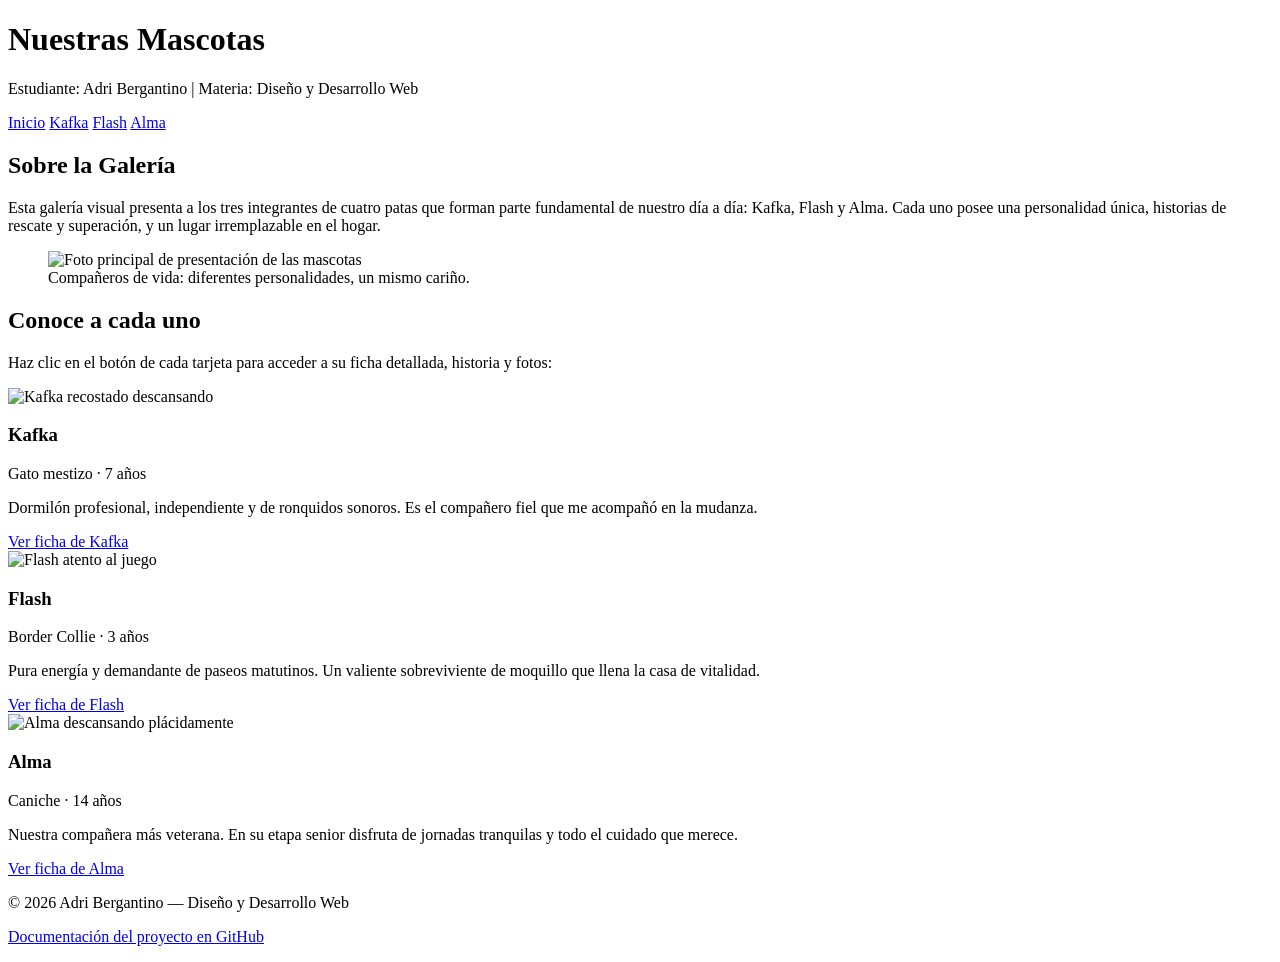
==== index.html @ 7b6f4537 "cambios en los .html" ====
<!DOCTYPE html>
<html lang="es">
<head>
    <meta charset="UTF-8">
    <meta name="viewport" content="width=device-width, initial-scale=1.0">
    <title>Nuestras Mascotas — Galería Visual</title>
    <link rel="stylesheet" href="css/style.css">
</head>
<body>

    <header>
        <h1>Nuestras Mascotas</h1>
        <p>Estudiante: Adri Bergantino | Materia: Diseño y Desarrollo Web</p>
        <nav>
            <a href="index.html" class="nav-link activo">Inicio</a>
            <a href="kafka.html" class="nav-link">Kafka</a>
            <a href="flash.html" class="nav-link">Flash</a>
            <a href="alma.html" class="nav-link">Alma</a>
        </nav>
    </header>

    <main>
        <section>
            <h2>Sobre la Galería</h2>
            <p>
                Esta galería visual presenta a los tres integrantes de cuatro patas que forman parte fundamental de nuestro día a día: Kafka, Flash y Alma. Cada uno posee una personalidad única, historias de rescate y superación, y un lugar irremplazable en el hogar.
            </p>

            <figure class="imagen-destacada">
                <img src="img/portada.jpg" alt="Foto principal de presentación de las mascotas">
                <figcaption>Compañeros de vida: diferentes personalidades, un mismo cariño.</figcaption>
            </figure>
        </section>

        <section>
            <h2>Conoce a cada uno</h2>
            <p>Haz clic en el botón de cada tarjeta para acceder a su ficha detallada, historia y fotos:</p>

            <div class="tarjetas-grid">
                <article class="tarjeta">
                    <img src="img/kafka-1.jpg" alt="Kafka recostado descansando">
                    <div class="tarjeta-cuerpo">
                        <h3>Kafka</h3>
                        <span class="subtitulo-tarjeta">Gato mestizo · 7 años</span>
                        <p>Dormilón profesional, independiente y de ronquidos sonoros. Es el compañero fiel que me acompañó en la mudanza.</p>
                        <a href="kafka.html" class="btn">Ver ficha de Kafka</a>
                    </div>
                </article>

                <article class="tarjeta">
                    <img src="img/flash-1.jpg" alt="Flash atento al juego">
                    <div class="tarjeta-cuerpo">
                        <h3>Flash</h3>
                        <span class="subtitulo-tarjeta">Border Collie · 3 años</span>
                        <p>Pura energía y demandante de paseos matutinos. Un valiente sobreviviente de moquillo que llena la casa de vitalidad.</p>
                        <a href="flash.html" class="btn">Ver ficha de Flash</a>
                    </div>
                </article>

                <article class="tarjeta">
                    <img src="img/alma-1.jpg" alt="Alma descansando plácidamente">
                    <div class="tarjeta-cuerpo">
                        <h3>Alma</h3>
                        <span class="subtitulo-tarjeta">Caniche · 14 años</span>
                        <p>Nuestra compañera más veterana. En su etapa senior disfruta de jornadas tranquilas y todo el cuidado que merece.</p>
                        <a href="alma.html" class="btn">Ver ficha de Alma</a>
                    </div>
                </article>
            </div>
        </section>
    </main>

    <footer>
        <p>&copy; 2026 Adri Bergantino — Diseño y Desarrollo Web</p>
        <p><a href="https://github.com/adri-bergantino/Desarrollo-Web---2c-2026/blob/main/README.md" target="_blank">Documentación del proyecto en GitHub</a></p>
    </footer>

</body>
</html>
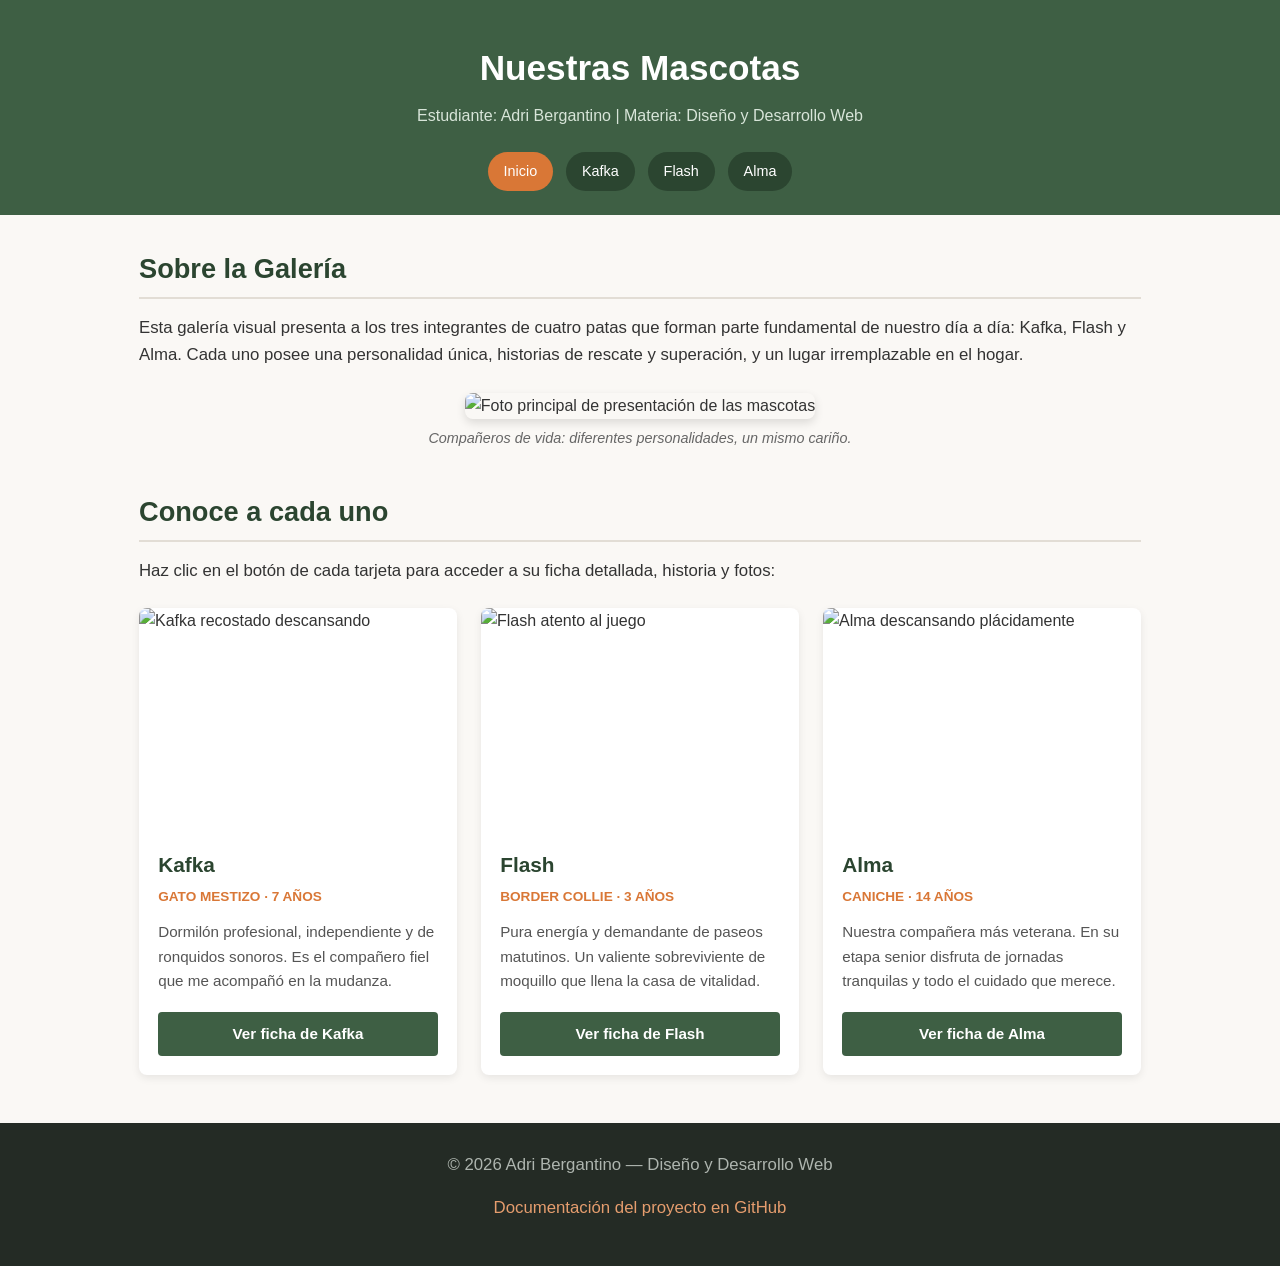
==== commit 3288fadd: "fuerzo actualizacion css en el index" ====
--- a/index.html
+++ b/index.html
@@ -4,7 +4,7 @@
     <meta charset="UTF-8">
     <meta name="viewport" content="width=device-width, initial-scale=1.0">
     <title>Nuestras Mascotas — Galería Visual</title>
-    <link rel="stylesheet" href="css/style.css">
+    <link rel="stylesheet" href="css/style.css?v=1">
 </head>
 <body>
 
--- a/css/style.css
+++ b/css/style.css
@@ -0,0 +1,247 @@
+* {
+    margin: 0;
+    padding: 0;
+    box-sizing: border-box;
+}
+
+body {
+    font-family: 'Segoe UI', Tahoma, Geneva, Verdana, sans-serif;
+    line-height: 1.6;
+    color: #333333;
+    background-color: #faf8f5;
+}
+
+header {
+    background-color: #3e5f44;
+    color: #ffffff;
+    padding: 2.5rem 1rem 1.5rem;
+    text-align: center;
+}
+
+header h1 {
+    font-size: 2.2rem;
+    margin-bottom: 0.4rem;
+}
+
+header p {
+    font-size: 1rem;
+    color: #d8e5d9;
+    margin-bottom: 1.5rem;
+}
+
+nav {
+    display: flex;
+    justify-content: center;
+    flex-wrap: wrap;
+    gap: 0.8rem;
+}
+
+.nav-link {
+    background-color: #2b4530;
+    color: #ffffff;
+    text-decoration: none;
+    padding: 0.5rem 1rem;
+    border-radius: 20px;
+    font-size: 0.9rem;
+    font-weight: 500;
+    transition: background-color 0.2s ease;
+}
+
+.nav-link:hover,
+.nav-link.activo {
+    background-color: #d97736;
+}
+
+main {
+    max-width: 1050px;
+    margin: 2rem auto;
+    padding: 0 1.5rem;
+}
+
+section {
+    margin-bottom: 2.5rem;
+}
+
+h2 {
+    font-size: 1.7rem;
+    color: #2b4530;
+    margin-bottom: 1rem;
+    border-bottom: 2px solid #e2ddd5;
+    padding-bottom: 0.4rem;
+}
+
+p {
+    margin-bottom: 1rem;
+    font-size: 1.05rem;
+}
+
+.imagen-destacada {
+    text-align: center;
+    margin: 1.5rem 0;
+}
+
+.imagen-destacada img {
+    max-width: 100%;
+    height: auto;
+    max-height: 480px;
+    object-fit: cover;
+    border-radius: 8px;
+    box-shadow: 0 4px 10px rgba(0, 0, 0, 0.12);
+}
+
+.imagen-destacada figcaption {
+    font-size: 0.9rem;
+    color: #666666;
+    margin-top: 0.5rem;
+    font-style: italic;
+}
+
+.tarjetas-grid {
+    display: flex;
+    flex-wrap: wrap;
+    gap: 1.5rem;
+    justify-content: center;
+    margin-top: 1.5rem;
+}
+
+.tarjeta {
+    background-color: #ffffff;
+    border-radius: 8px;
+    overflow: hidden;
+    box-shadow: 0 3px 8px rgba(0, 0, 0, 0.08);
+    flex: 1 1 280px;
+    max-width: 320px;
+    display: flex;
+    flex-direction: column;
+    transition: transform 0.2s ease, box-shadow 0.2s ease;
+}
+
+.tarjeta:hover {
+    transform: translateY(-4px);
+    box-shadow: 0 6px 14px rgba(0, 0, 0, 0.12);
+}
+
+.tarjeta img {
+    width: 100%;
+    height: 220px;
+    object-fit: cover;
+}
+
+.tarjeta-cuerpo {
+    padding: 1.2rem;
+    display: flex;
+    flex-direction: column;
+    flex-grow: 1;
+}
+
+.tarjeta-cuerpo h3 {
+    font-size: 1.3rem;
+    color: #2b4530;
+    margin-bottom: 0.3rem;
+}
+
+.subtitulo-tarjeta {
+    font-size: 0.85rem;
+    color: #d97736;
+    font-weight: bold;
+    text-transform: uppercase;
+    margin-bottom: 0.8rem;
+}
+
+.tarjeta-cuerpo p {
+    font-size: 0.95rem;
+    color: #555555;
+    flex-grow: 1;
+    margin-bottom: 1.2rem;
+}
+
+.btn {
+    display: inline-block;
+    background-color: #3e5f44;
+    color: #ffffff;
+    text-decoration: none;
+    padding: 0.6rem 1.2rem;
+    border-radius: 4px;
+    text-align: center;
+    font-weight: 600;
+    font-size: 0.95rem;
+    transition: background-color 0.2s ease;
+}
+
+.btn:hover {
+    background-color: #d97736;
+}
+
+.btn-volver {
+    background-color: #59615a;
+    margin-top: 1.5rem;
+}
+
+.btn-volver:hover {
+    background-color: #333834;
+}
+
+.detalle-mascota {
+    background-color: #ffffff;
+    padding: 2rem;
+    border-radius: 8px;
+    box-shadow: 0 3px 10px rgba(0, 0, 0, 0.08);
+}
+
+.ficha-tecnica {
+    list-style: none;
+    background-color: #f1eee7;
+    padding: 1.2rem 1.5rem;
+    border-radius: 6px;
+    margin: 1.5rem 0;
+    border-left: 4px solid #3e5f44;
+}
+
+.ficha-tecnica li {
+    margin-bottom: 0.5rem;
+    font-size: 1rem;
+}
+
+.galeria-fotos {
+    display: flex;
+    flex-wrap: wrap;
+    gap: 1rem;
+    margin: 1.5rem 0;
+}
+
+.galeria-fotos figure {
+    flex: 1 1 280px;
+}
+
+.galeria-fotos img {
+    width: 100%;
+    height: 260px;
+    object-fit: cover;
+    border-radius: 6px;
+    box-shadow: 0 2px 6px rgba(0, 0, 0, 0.1);
+}
+
+.galeria-fotos figcaption {
+    font-size: 0.85rem;
+    color: #666666;
+    margin-top: 0.3rem;
+    text-align: center;
+}
+
+footer {
+    background-color: #242b25;
+    color: #aeb5af;
+    text-align: center;
+    padding: 1.8rem 1rem;
+    margin-top: 3rem;
+    font-size: 0.9rem;
+}
+
+footer a {
+    color: #e59d6e;
+    text-decoration: none;
+}
+
+footer a:hover {
+    text-decoration: underline;
+}
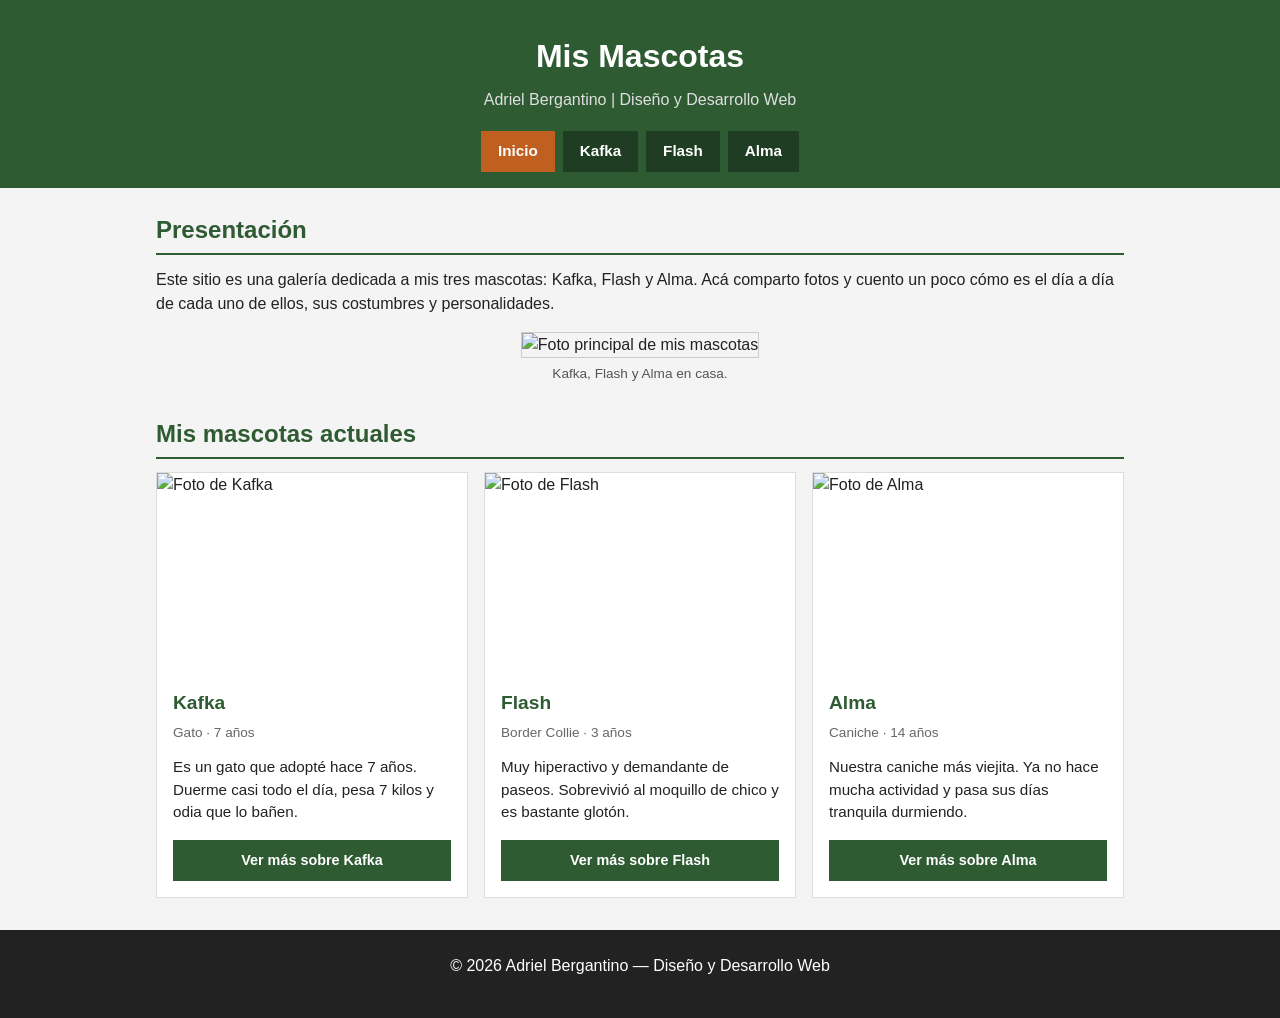
==== commit f111fb18: "Cambios en la redaccion y css" ====
--- a/index.html
+++ b/index.html
@@ -3,14 +3,14 @@
 <head>
     <meta charset="UTF-8">
     <meta name="viewport" content="width=device-width, initial-scale=1.0">
-    <title>Nuestras Mascotas — Galería Visual</title>
-    <link rel="stylesheet" href="css/style.css?v=1">
+    <title>Mis Mascotas — Inicio</title>
+    <link rel="stylesheet" href="css/style.css?v=2">
 </head>
 <body>
 
     <header>
-        <h1>Nuestras Mascotas</h1>
-        <p>Estudiante: Adri Bergantino | Materia: Diseño y Desarrollo Web</p>
+        <h1>Mis Mascotas</h1>
+        <p>Adriel Bergantino | Diseño y Desarrollo Web</p>
         <nav>
             <a href="index.html" class="nav-link activo">Inicio</a>
             <a href="kafka.html" class="nav-link">Kafka</a>
@@ -21,49 +21,47 @@
 
     <main>
         <section>
-            <h2>Sobre la Galería</h2>
+            <h2>Presentación</h2>
             <p>
-                Esta galería visual presenta a los tres integrantes de cuatro patas que forman parte fundamental de nuestro día a día: Kafka, Flash y Alma. Cada uno posee una personalidad única, historias de rescate y superación, y un lugar irremplazable en el hogar.
+                Este sitio es una galería dedicada a mis tres mascotas: Kafka, Flash y Alma. Acá comparto fotos y cuento un poco cómo es el día a día de cada uno de ellos, sus costumbres y personalidades.
             </p>
 
-            <figure class="imagen-destacada">
-                <img src="img/portada.jpg" alt="Foto principal de presentación de las mascotas">
-                <figcaption>Compañeros de vida: diferentes personalidades, un mismo cariño.</figcaption>
+            <figure class="imagen-principal">
+                <img src="img/portada.jpg" alt="Foto principal de mis mascotas">
+                <figcaption>Kafka, Flash y Alma en casa.</figcaption>
             </figure>
         </section>
 
         <section>
-            <h2>Conoce a cada uno</h2>
-            <p>Haz clic en el botón de cada tarjeta para acceder a su ficha detallada, historia y fotos:</p>
-
-            <div class="tarjetas-grid">
+            <h2>Mis mascotas actuales</h2>
+            <div class="galeria-tarjetas">
                 <article class="tarjeta">
-                    <img src="img/kafka-1.jpg" alt="Kafka recostado descansando">
-                    <div class="tarjeta-cuerpo">
+                    <img src="img/kafka-1.jpg" alt="Foto de Kafka">
+                    <div class="tarjeta-info">
                         <h3>Kafka</h3>
-                        <span class="subtitulo-tarjeta">Gato mestizo · 7 años</span>
-                        <p>Dormilón profesional, independiente y de ronquidos sonoros. Es el compañero fiel que me acompañó en la mudanza.</p>
-                        <a href="kafka.html" class="btn">Ver ficha de Kafka</a>
+                        <span class="tarjeta-subtitulo">Gato · 7 años</span>
+                        <p>Es un gato que adopté hace 7 años. Duerme casi todo el día, pesa 7 kilos y odia que lo bañen.</p>
+                        <a href="kafka.html" class="btn">Ver más sobre Kafka</a>
                     </div>
                 </article>
 
                 <article class="tarjeta">
-                    <img src="img/flash-1.jpg" alt="Flash atento al juego">
-                    <div class="tarjeta-cuerpo">
+                    <img src="img/flash-1.jpg" alt="Foto de Flash">
+                    <div class="tarjeta-info">
                         <h3>Flash</h3>
-                        <span class="subtitulo-tarjeta">Border Collie · 3 años</span>
-                        <p>Pura energía y demandante de paseos matutinos. Un valiente sobreviviente de moquillo que llena la casa de vitalidad.</p>
-                        <a href="flash.html" class="btn">Ver ficha de Flash</a>
+                        <span class="tarjeta-subtitulo">Border Collie · 3 años</span>
+                        <p>Muy hiperactivo y demandante de paseos. Sobrevivió al moquillo de chico y es bastante glotón.</p>
+                        <a href="flash.html" class="btn">Ver más sobre Flash</a>
                     </div>
                 </article>
 
                 <article class="tarjeta">
-                    <img src="img/alma-1.jpg" alt="Alma descansando plácidamente">
-                    <div class="tarjeta-cuerpo">
+                    <img src="img/alma-1.jpg" alt="Foto de Alma">
+                    <div class="tarjeta-info">
                         <h3>Alma</h3>
-                        <span class="subtitulo-tarjeta">Caniche · 14 años</span>
-                        <p>Nuestra compañera más veterana. En su etapa senior disfruta de jornadas tranquilas y todo el cuidado que merece.</p>
-                        <a href="alma.html" class="btn">Ver ficha de Alma</a>
+                        <span class="tarjeta-subtitulo">Caniche · 14 años</span>
+                        <p>Nuestra caniche más viejita. Ya no hace mucha actividad y pasa sus días tranquila durmiendo.</p>
+                        <a href="alma.html" class="btn">Ver más sobre Alma</a>
                     </div>
                 </article>
             </div>
@@ -71,8 +69,7 @@
     </main>
 
     <footer>
-        <p>&copy; 2026 Adri Bergantino — Diseño y Desarrollo Web</p>
-        <p><a href="https://github.com/adri-bergantino/Desarrollo-Web---2c-2026/blob/main/README.md" target="_blank">Documentación del proyecto en GitHub</a></p>
+        <p>&copy; 2026 Adriel Bergantino — Diseño y Desarrollo Web</p>
     </footer>
 
 </body>
--- a/css/style.css
+++ b/css/style.css
@@ -5,243 +5,233 @@
 }
 
 body {
-    font-family: 'Segoe UI', Tahoma, Geneva, Verdana, sans-serif;
-    line-height: 1.6;
-    color: #333333;
-    background-color: #faf8f5;
+    font-family: Arial, Helvetica, sans-serif;
+    line-height: 1.5;
+    color: #222222;
+    background-color: #f4f4f4;
 }
 
 header {
-    background-color: #3e5f44;
-    color: #ffffff;
-    padding: 2.5rem 1rem 1.5rem;
+    background-color: #2e5b32;
+    color: #ffffff;
+    padding: 2rem 1rem 1rem;
     text-align: center;
 }
 
 header h1 {
-    font-size: 2.2rem;
-    margin-bottom: 0.4rem;
+    font-size: 2rem;
+    margin-bottom: 0.5rem;
 }
 
 header p {
     font-size: 1rem;
-    color: #d8e5d9;
-    margin-bottom: 1.5rem;
+    color: #e0e0e0;
+    margin-bottom: 1.2rem;
 }
 
 nav {
     display: flex;
     justify-content: center;
+    gap: 0.5rem;
     flex-wrap: wrap;
-    gap: 0.8rem;
 }
 
 .nav-link {
-    background-color: #2b4530;
+    background-color: #1f3d22;
     color: #ffffff;
     text-decoration: none;
     padding: 0.5rem 1rem;
-    border-radius: 20px;
-    font-size: 0.9rem;
-    font-weight: 500;
-    transition: background-color 0.2s ease;
-}
-
-.nav-link:hover,
+    border-radius: 0;
+    font-size: 0.95rem;
+    font-weight: bold;
+    border: 1px solid #1f3d22;
+}
+
+.nav-link:hover {
+    background-color: #c06020;
+    border-color: #c06020;
+}
+
 .nav-link.activo {
-    background-color: #d97736;
+    background-color: #c06020;
+    border-color: #c06020;
 }
 
 main {
-    max-width: 1050px;
-    margin: 2rem auto;
-    padding: 0 1.5rem;
+    max-width: 1000px;
+    margin: 1.5rem auto;
+    padding: 0 1rem;
 }
 
 section {
-    margin-bottom: 2.5rem;
+    margin-bottom: 2rem;
 }
 
 h2 {
-    font-size: 1.7rem;
-    color: #2b4530;
-    margin-bottom: 1rem;
-    border-bottom: 2px solid #e2ddd5;
-    padding-bottom: 0.4rem;
+    font-size: 1.5rem;
+    color: #2e5b32;
+    margin-bottom: 0.8rem;
+    border-bottom: 2px solid #2e5b32;
+    padding-bottom: 0.3rem;
 }
 
 p {
     margin-bottom: 1rem;
-    font-size: 1.05rem;
-}
-
-.imagen-destacada {
-    text-align: center;
-    margin: 1.5rem 0;
-}
-
-.imagen-destacada img {
+    font-size: 1rem;
+}
+
+.imagen-principal {
+    text-align: center;
+    margin: 1rem 0;
+}
+
+.imagen-principal img {
     max-width: 100%;
     height: auto;
-    max-height: 480px;
-    object-fit: cover;
-    border-radius: 8px;
-    box-shadow: 0 4px 10px rgba(0, 0, 0, 0.12);
-}
-
-.imagen-destacada figcaption {
-    font-size: 0.9rem;
-    color: #666666;
-    margin-top: 0.5rem;
-    font-style: italic;
-}
-
-.tarjetas-grid {
+    border: 1px solid #cccccc;
+}
+
+.imagen-principal figcaption {
+    font-size: 0.85rem;
+    color: #555555;
+    margin-top: 0.4rem;
+}
+
+.galeria-tarjetas {
     display: flex;
     flex-wrap: wrap;
-    gap: 1.5rem;
-    justify-content: center;
-    margin-top: 1.5rem;
+    gap: 1rem;
+    justify-content: space-between;
 }
 
 .tarjeta {
     background-color: #ffffff;
-    border-radius: 8px;
-    overflow: hidden;
-    box-shadow: 0 3px 8px rgba(0, 0, 0, 0.08);
+    border: 1px solid #dddddd;
     flex: 1 1 280px;
-    max-width: 320px;
     display: flex;
     flex-direction: column;
-    transition: transform 0.2s ease, box-shadow 0.2s ease;
-}
-
-.tarjeta:hover {
-    transform: translateY(-4px);
-    box-shadow: 0 6px 14px rgba(0, 0, 0, 0.12);
 }
 
 .tarjeta img {
     width: 100%;
-    height: 220px;
+    height: 200px;
     object-fit: cover;
 }
 
-.tarjeta-cuerpo {
-    padding: 1.2rem;
+.tarjeta-info {
+    padding: 1rem;
     display: flex;
     flex-direction: column;
     flex-grow: 1;
 }
 
-.tarjeta-cuerpo h3 {
-    font-size: 1.3rem;
-    color: #2b4530;
+.tarjeta-info h3 {
+    font-size: 1.2rem;
+    color: #2e5b32;
     margin-bottom: 0.3rem;
 }
 
-.subtitulo-tarjeta {
+.tarjeta-subtitulo {
     font-size: 0.85rem;
-    color: #d97736;
-    font-weight: bold;
-    text-transform: uppercase;
+    color: #666666;
     margin-bottom: 0.8rem;
 }
 
-.tarjeta-cuerpo p {
+.tarjeta-info p {
     font-size: 0.95rem;
-    color: #555555;
     flex-grow: 1;
-    margin-bottom: 1.2rem;
+    margin-bottom: 1rem;
 }
 
 .btn {
     display: inline-block;
-    background-color: #3e5f44;
+    background-color: #2e5b32;
     color: #ffffff;
     text-decoration: none;
-    padding: 0.6rem 1.2rem;
-    border-radius: 4px;
-    text-align: center;
-    font-weight: 600;
-    font-size: 0.95rem;
-    transition: background-color 0.2s ease;
+    padding: 0.6rem 1rem;
+    text-align: center;
+    font-weight: bold;
+    font-size: 0.9rem;
+    border: none;
+    border-radius: 0;
 }
 
 .btn:hover {
-    background-color: #d97736;
+    background-color: #c06020;
 }
 
 .btn-volver {
-    background-color: #59615a;
+    background-color: #555555;
     margin-top: 1.5rem;
 }
 
 .btn-volver:hover {
-    background-color: #333834;
-}
-
-.detalle-mascota {
+    background-color: #333333;
+}
+
+.detalle-box {
     background-color: #ffffff;
-    padding: 2rem;
-    border-radius: 8px;
-    box-shadow: 0 3px 10px rgba(0, 0, 0, 0.08);
-}
-
-.ficha-tecnica {
-    list-style: none;
-    background-color: #f1eee7;
-    padding: 1.2rem 1.5rem;
-    border-radius: 6px;
-    margin: 1.5rem 0;
-    border-left: 4px solid #3e5f44;
-}
-
-.ficha-tecnica li {
-    margin-bottom: 0.5rem;
-    font-size: 1rem;
-}
-
-.galeria-fotos {
+    padding: 1.5rem;
+    border: 1px solid #dddddd;
+}
+
+.datos-lista {
+    list-style: square;
+    margin: 1rem 0 1.5rem 1.5rem;
+}
+
+.datos-lista li {
+    margin-bottom: 0.4rem;
+}
+
+.fotos-grid {
     display: flex;
     flex-wrap: wrap;
     gap: 1rem;
     margin: 1.5rem 0;
 }
 
-.galeria-fotos figure {
+.fotos-grid figure {
     flex: 1 1 280px;
 }
 
-.galeria-fotos img {
+.fotos-grid img {
     width: 100%;
-    height: 260px;
+    height: 250px;
     object-fit: cover;
-    border-radius: 6px;
-    box-shadow: 0 2px 6px rgba(0, 0, 0, 0.1);
-}
-
-.galeria-fotos figcaption {
+    border: 1px solid #cccccc;
+}
+
+.fotos-grid figcaption {
     font-size: 0.85rem;
-    color: #666666;
+    color: #555555;
     margin-top: 0.3rem;
     text-align: center;
 }
 
 footer {
-    background-color: #242b25;
-    color: #aeb5af;
-    text-align: center;
-    padding: 1.8rem 1rem;
-    margin-top: 3rem;
+    background-color: #222222;
+    color: #ffffff;
+    text-align: center;
+    padding: 1.5rem 1rem;
+    margin-top: 2rem;
     font-size: 0.9rem;
 }
 
-footer a {
-    color: #e59d6e;
-    text-decoration: none;
-}
-
-footer a:hover {
-    text-decoration: underline;
+@media (max-width: 600px) {
+    header h1 {
+        font-size: 1.6rem;
+    }
+
+    nav {
+        flex-direction: column;
+    }
+
+    .nav-link {
+        text-align: center;
+    }
+
+    .galeria-tarjetas {
+        flex-direction: column;
+    }
 }
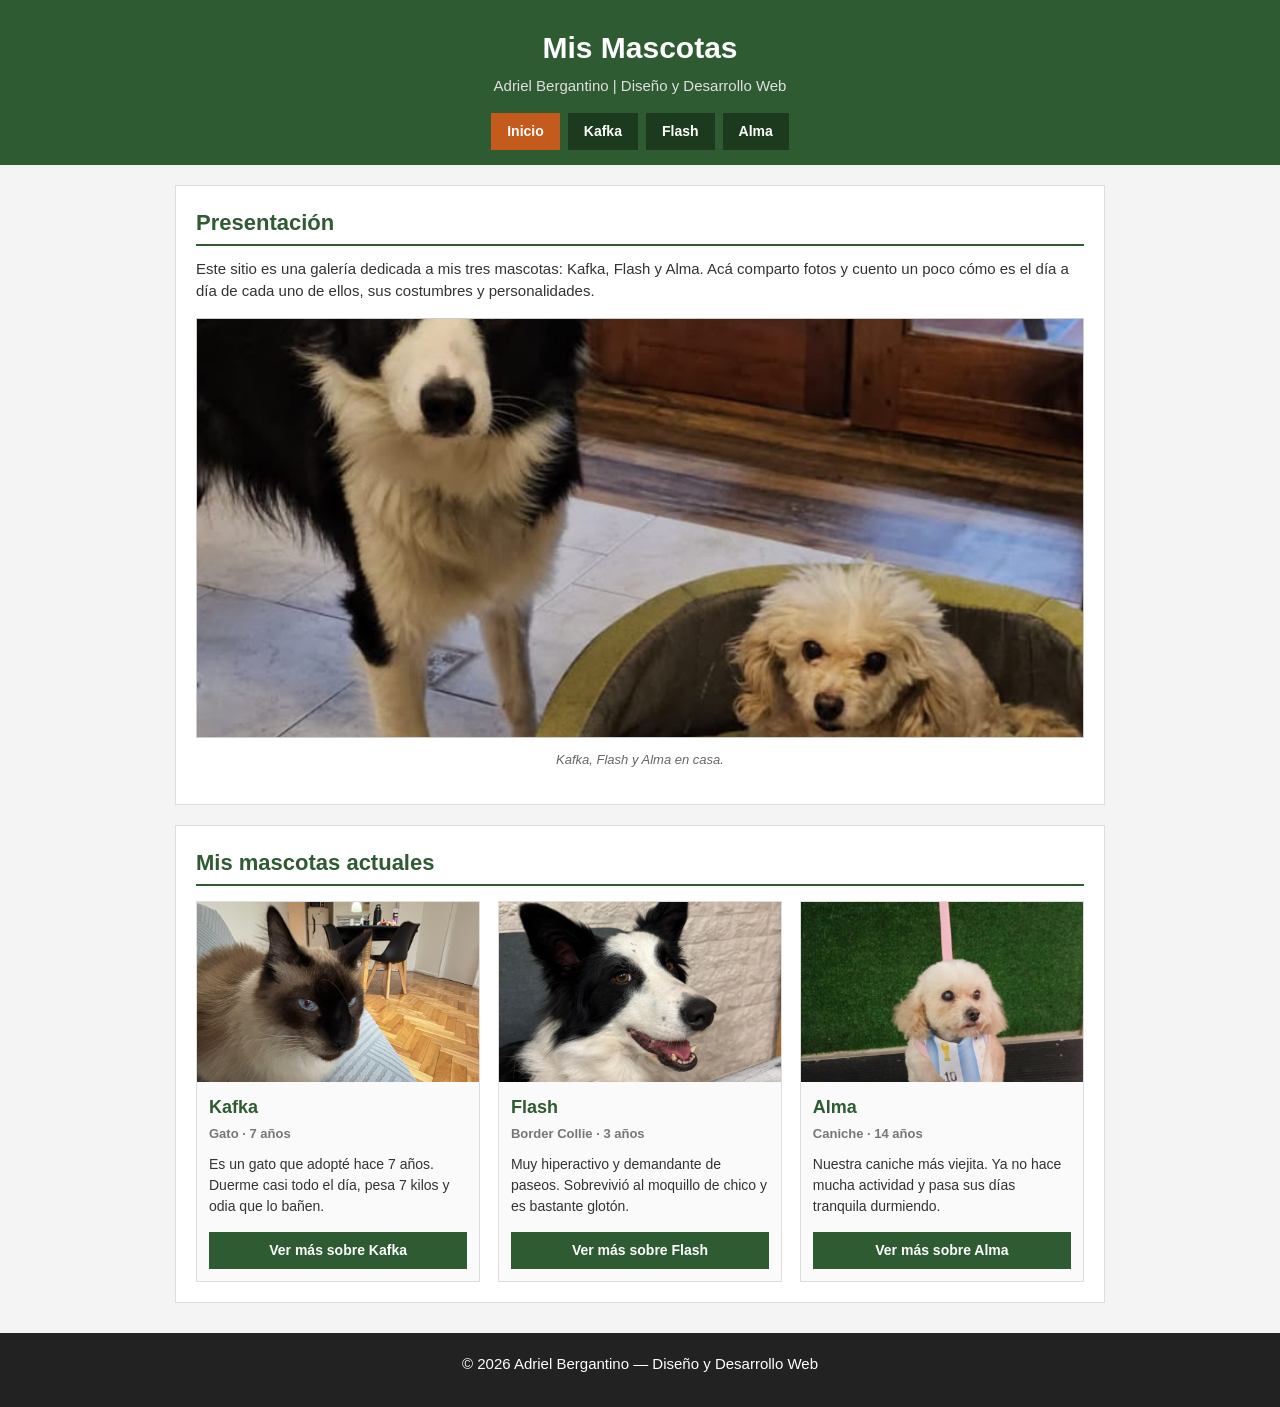
==== commit 8ef94cc6: "modificaciones" ====
--- a/index.html
+++ b/index.html
@@ -4,7 +4,7 @@
     <meta charset="UTF-8">
     <meta name="viewport" content="width=device-width, initial-scale=1.0">
     <title>Mis Mascotas — Inicio</title>
-    <link rel="stylesheet" href="css/style.css?v=2">
+    <link rel="stylesheet" href="css/style.css">
 </head>
 <body>
 
@@ -35,7 +35,7 @@
         <section>
             <h2>Mis mascotas actuales</h2>
             <div class="galeria-tarjetas">
-                <article class="tarjeta">
+                <div class="tarjeta">
                     <img src="img/kafka-1.jpg" alt="Foto de Kafka">
                     <div class="tarjeta-info">
                         <h3>Kafka</h3>
@@ -43,9 +43,9 @@
                         <p>Es un gato que adopté hace 7 años. Duerme casi todo el día, pesa 7 kilos y odia que lo bañen.</p>
                         <a href="kafka.html" class="btn">Ver más sobre Kafka</a>
                     </div>
-                </article>
+                </div>
 
-                <article class="tarjeta">
+                <div class="tarjeta">
                     <img src="img/flash-1.jpg" alt="Foto de Flash">
                     <div class="tarjeta-info">
                         <h3>Flash</h3>
@@ -53,9 +53,9 @@
                         <p>Muy hiperactivo y demandante de paseos. Sobrevivió al moquillo de chico y es bastante glotón.</p>
                         <a href="flash.html" class="btn">Ver más sobre Flash</a>
                     </div>
-                </article>
+                </div>
 
-                <article class="tarjeta">
+                <div class="tarjeta">
                     <img src="img/alma-1.jpg" alt="Foto de Alma">
                     <div class="tarjeta-info">
                         <h3>Alma</h3>
@@ -63,7 +63,7 @@
                         <p>Nuestra caniche más viejita. Ya no hace mucha actividad y pasa sus días tranquila durmiendo.</p>
                         <a href="alma.html" class="btn">Ver más sobre Alma</a>
                     </div>
-                </article>
+                </div>
             </div>
         </section>
     </main>
--- a/css/style.css
+++ b/css/style.css
@@ -6,163 +6,171 @@
 
 body {
     font-family: Arial, Helvetica, sans-serif;
+    background-color: #f4f4f4;
+    color: #333333;
     line-height: 1.5;
-    color: #222222;
-    background-color: #f4f4f4;
 }
 
 header {
     background-color: #2e5b32;
-    color: #ffffff;
-    padding: 2rem 1rem 1rem;
-    text-align: center;
+    color: white;
+    text-align: center;
+    padding: 25px 15px 15px;
 }
 
 header h1 {
-    font-size: 2rem;
-    margin-bottom: 0.5rem;
+    font-size: 30px;
+    margin-bottom: 5px;
 }
 
 header p {
-    font-size: 1rem;
+    font-size: 15px;
     color: #e0e0e0;
-    margin-bottom: 1.2rem;
+    margin-bottom: 15px;
 }
 
 nav {
     display: flex;
     justify-content: center;
-    gap: 0.5rem;
+    gap: 8px;
     flex-wrap: wrap;
 }
 
 .nav-link {
-    background-color: #1f3d22;
-    color: #ffffff;
+    background-color: #1c3b1e;
+    color: white;
     text-decoration: none;
-    padding: 0.5rem 1rem;
-    border-radius: 0;
-    font-size: 0.95rem;
+    padding: 8px 16px;
+    font-size: 14px;
     font-weight: bold;
-    border: 1px solid #1f3d22;
+    border: none;
 }
 
 .nav-link:hover {
-    background-color: #c06020;
-    border-color: #c06020;
+    background-color: #c45a1b;
 }
 
 .nav-link.activo {
-    background-color: #c06020;
-    border-color: #c06020;
+    background-color: #c45a1b;
 }
 
 main {
-    max-width: 1000px;
-    margin: 1.5rem auto;
-    padding: 0 1rem;
+    max-width: 960px;
+    margin: 20px auto;
+    padding: 0 15px;
 }
 
 section {
-    margin-bottom: 2rem;
+    background-color: white;
+    padding: 20px;
+    margin-bottom: 20px;
+    border: 1px solid #dddddd;
 }
 
 h2 {
-    font-size: 1.5rem;
     color: #2e5b32;
-    margin-bottom: 0.8rem;
+    font-size: 22px;
+    margin-bottom: 12px;
     border-bottom: 2px solid #2e5b32;
-    padding-bottom: 0.3rem;
+    padding-bottom: 5px;
+}
+
+h3 {
+    color: #2e5b32;
+    font-size: 18px;
+    margin-top: 15px;
+    margin-bottom: 8px;
 }
 
 p {
-    margin-bottom: 1rem;
-    font-size: 1rem;
+    font-size: 15px;
+    margin-bottom: 12px;
 }
 
 .imagen-principal {
     text-align: center;
-    margin: 1rem 0;
+    margin: 15px 0;
 }
 
 .imagen-principal img {
-    max-width: 100%;
-    height: auto;
+    width: 100%;
+    max-height: 420px;
+    object-fit: cover;
     border: 1px solid #cccccc;
 }
 
 .imagen-principal figcaption {
-    font-size: 0.85rem;
-    color: #555555;
-    margin-top: 0.4rem;
+    font-size: 13px;
+    color: #666666;
+    margin-top: 5px;
+    font-style: italic;
 }
 
 .galeria-tarjetas {
     display: flex;
-    flex-wrap: wrap;
-    gap: 1rem;
     justify-content: space-between;
+    gap: 15px;
+    margin-top: 15px;
 }
 
 .tarjeta {
-    background-color: #ffffff;
+    background-color: #fafafa;
     border: 1px solid #dddddd;
-    flex: 1 1 280px;
+    width: 32%;
     display: flex;
     flex-direction: column;
 }
 
 .tarjeta img {
     width: 100%;
-    height: 200px;
+    height: 180px;
     object-fit: cover;
 }
 
 .tarjeta-info {
-    padding: 1rem;
+    padding: 12px;
     display: flex;
     flex-direction: column;
     flex-grow: 1;
 }
 
 .tarjeta-info h3 {
-    font-size: 1.2rem;
-    color: #2e5b32;
-    margin-bottom: 0.3rem;
+    margin-top: 0;
+    margin-bottom: 3px;
 }
 
 .tarjeta-subtitulo {
-    font-size: 0.85rem;
-    color: #666666;
-    margin-bottom: 0.8rem;
+    font-size: 13px;
+    color: #777777;
+    margin-bottom: 10px;
+    font-weight: bold;
 }
 
 .tarjeta-info p {
-    font-size: 0.95rem;
+    font-size: 14px;
+    margin-bottom: 15px;
     flex-grow: 1;
-    margin-bottom: 1rem;
 }
 
 .btn {
     display: inline-block;
     background-color: #2e5b32;
-    color: #ffffff;
+    color: white;
     text-decoration: none;
-    padding: 0.6rem 1rem;
-    text-align: center;
+    padding: 8px 12px;
+    font-size: 14px;
     font-weight: bold;
-    font-size: 0.9rem;
+    text-align: center;
     border: none;
-    border-radius: 0;
 }
 
 .btn:hover {
-    background-color: #c06020;
+    background-color: #c45a1b;
 }
 
 .btn-volver {
     background-color: #555555;
-    margin-top: 1.5rem;
+    margin-top: 15px;
 }
 
 .btn-volver:hover {
@@ -170,68 +178,78 @@
 }
 
 .detalle-box {
-    background-color: #ffffff;
-    padding: 1.5rem;
+    background-color: white;
+    padding: 20px;
     border: 1px solid #dddddd;
+    margin-bottom: 20px;
 }
 
 .datos-lista {
     list-style: square;
-    margin: 1rem 0 1.5rem 1.5rem;
+    margin: 10px 0 15px 25px;
 }
 
 .datos-lista li {
-    margin-bottom: 0.4rem;
+    font-size: 14px;
+    margin-bottom: 5px;
 }
 
 .fotos-grid {
     display: flex;
-    flex-wrap: wrap;
-    gap: 1rem;
-    margin: 1.5rem 0;
+    gap: 15px;
+    margin: 15px 0;
 }
 
 .fotos-grid figure {
-    flex: 1 1 280px;
+    width: 50%;
+    text-align: center;
 }
 
 .fotos-grid img {
     width: 100%;
-    height: 250px;
+    height: 240px;
     object-fit: cover;
     border: 1px solid #cccccc;
 }
 
 .fotos-grid figcaption {
-    font-size: 0.85rem;
-    color: #555555;
-    margin-top: 0.3rem;
-    text-align: center;
+    font-size: 13px;
+    color: #666666;
+    margin-top: 5px;
+    font-style: italic;
 }
 
 footer {
     background-color: #222222;
-    color: #ffffff;
-    text-align: center;
-    padding: 1.5rem 1rem;
-    margin-top: 2rem;
-    font-size: 0.9rem;
-}
-
-@media (max-width: 600px) {
-    header h1 {
-        font-size: 1.6rem;
-    }
-
+    color: white;
+    text-align: center;
+    padding: 20px;
+    font-size: 14px;
+    margin-top: 30px;
+}
+
+@media (max-width: 768px) {
     nav {
         flex-direction: column;
     }
 
-    .nav-link {
+    nav .nav-link {
         text-align: center;
     }
 
     .galeria-tarjetas {
         flex-direction: column;
     }
+
+    .tarjeta {
+        width: 100%;
+    }
+
+    .fotos-grid {
+        flex-direction: column;
+    }
+
+    .fotos-grid figure {
+        width: 100%;
+    }
 }
